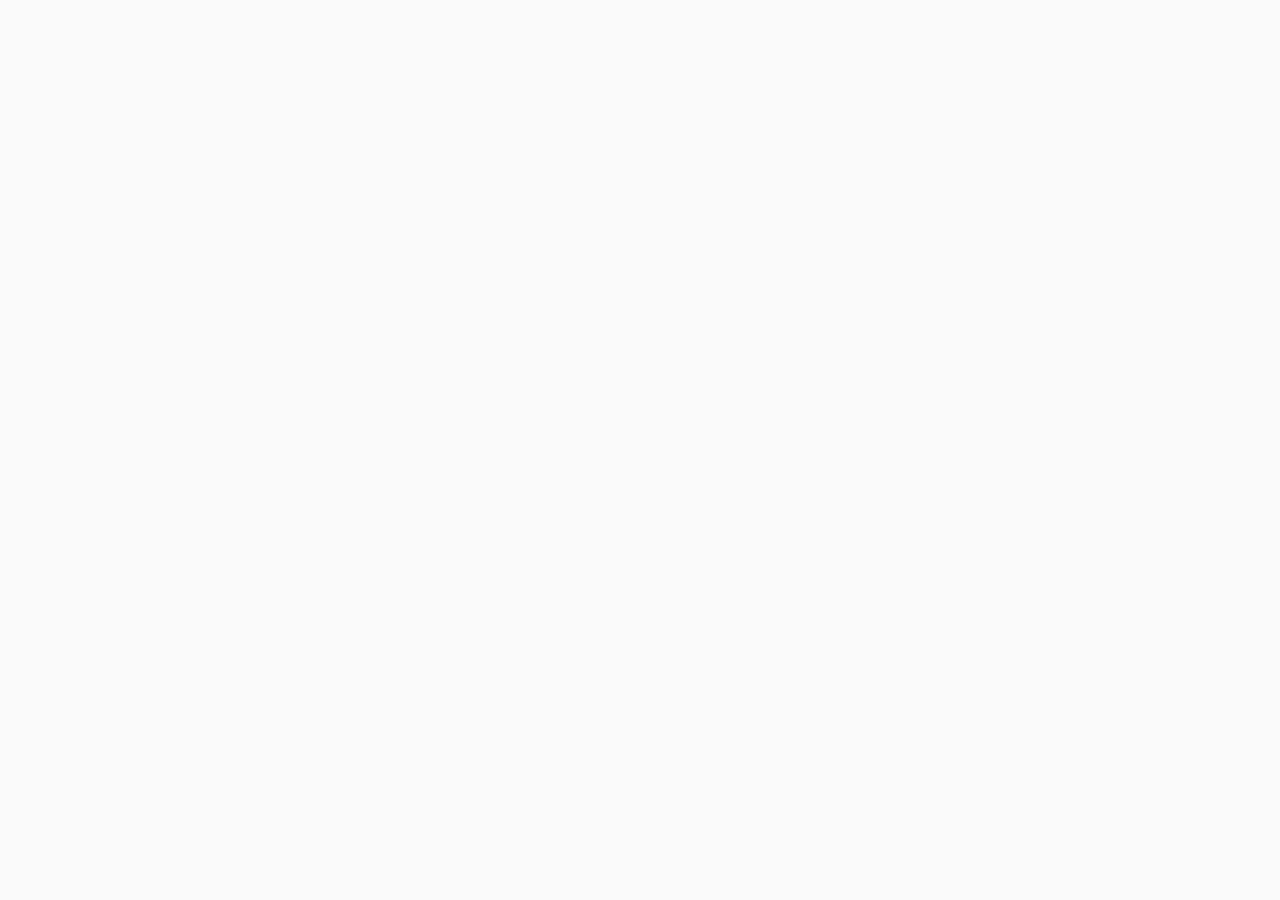
==== index.html @ 0e9d068e "feat: scaffolding" ====
<!DOCTYPE html>
<html lang="en">
<head>
  <meta charset="UTF-8">
  <meta name="viewport" content="width=device-width, initial-scale=1.0">
  <title>Fanie Fikri — Builder</title>
  <link rel="stylesheet" href="style.css">
  <!-- Google Fonts: Sora (display) + DM Sans (body) -->
  <link rel="preconnect" href="https://fonts.googleapis.com">
  <link rel="preconnect" href="https://fonts.gstatic.com" crossorigin>
  <link href="https://fonts.googleapis.com/css2?family=Sora:wght@400;600;700&family=DM+Sans:ital,opsz,wght@0,9..40,400;0,9..40,500;0,9..40,600;1,9..40,400&display=swap" rel="stylesheet">
</head>
<body>

  <!-- Hero section -->
  <section id="hero"></section>

  <!-- About section -->
  <section id="about"></section>

  <!-- Projects section -->
  <section id="projects"></section>

  <!-- Now section -->
  <section id="now"></section>

  <!-- Contact section -->
  <section id="contact"></section>

</body>
</html>
---- style.css ----
/* ============================================================
   CSS RESET
   ============================================================ */
*, *::before, *::after {
  box-sizing: border-box;
  margin: 0;
  padding: 0;
}

/* ============================================================
   DESIGN TOKENS
   ============================================================ */
:root {
  /* Colors */
  --color-bg: #FAFAFA;
  --color-bg-card: #FFFFFF;
  --color-text: #1A1A1A;
  --color-text-muted: #6B7280;
  --color-text-light: #9CA3AF;
  --color-accent-purple: #7F77DD;
  --color-accent-teal: #1D9E75;
  --color-accent-gradient: linear-gradient(135deg, #AFA9EC, #5DCAA5);

  /* Tag colors */
  --color-tag-fintech-bg: #EEEDFE;
  --color-tag-fintech-text: #534AB7;
  --color-tag-ai-bg: #E1F5EE;
  --color-tag-ai-text: #0F6E56;
  --color-tag-vibe-bg: #FAEEDA;
  --color-tag-vibe-text: #854F0B;

  /* Badge colors */
  --color-badge-live-bg: #E1F5EE;
  --color-badge-live-text: #0F6E56;
  --color-badge-building-bg: #FAEEDA;
  --color-badge-building-text: #854F0B;
  --color-badge-soon-bg: #F1EFE8;
  --color-badge-soon-text: #5F5E5A;

  /* Typography */
  --font-display: "Sora", sans-serif;
  --font-body: "DM Sans", sans-serif;
  --font-mono: "JetBrains Mono", "Fira Code", monospace;

  /* Layout */
  --max-width: 640px;
  --spacing-section: 4rem;
}

/* ============================================================
   BASE
   ============================================================ */
body {
  background: var(--color-bg);
  font-family: var(--font-body);
  color: var(--color-text);
  line-height: 1.7;
  font-size: 16px;
}

/* ============================================================
   LAYOUT
   ============================================================ */
.container {
  max-width: var(--max-width);
  margin: 0 auto;
  padding: 0 1.5rem;
}

/* Section spacing */
section {
  padding: var(--spacing-section) 0;
}
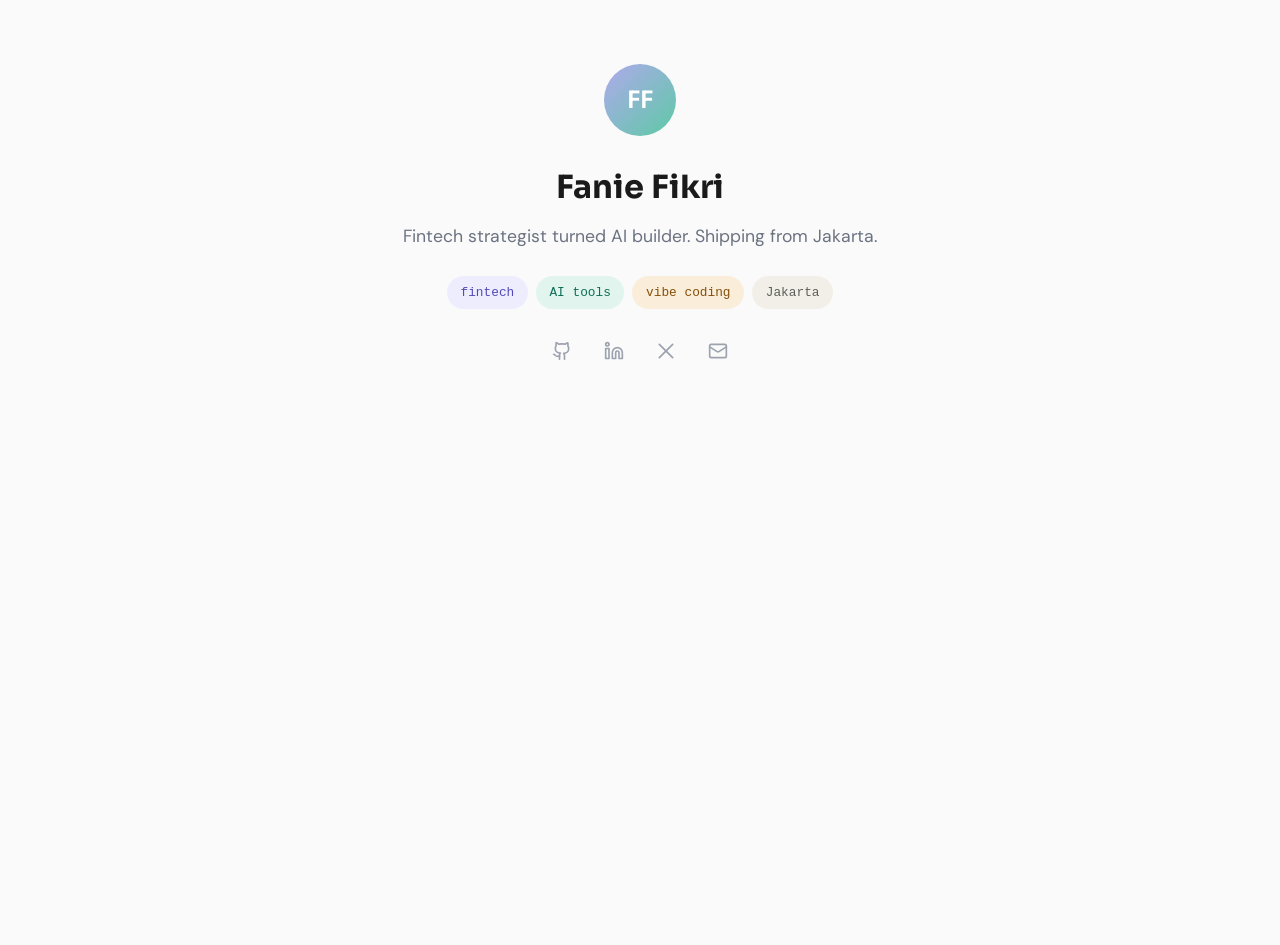
==== commit c362f393: "feat: hero section" ====
--- a/index.html
+++ b/index.html
@@ -13,7 +13,61 @@
 <body>
 
   <!-- Hero section -->
-  <section id="hero"></section>
+  <section id="hero">
+    <div class="container hero-container">
+
+      <!-- Initials avatar -->
+      <div class="avatar">FF</div>
+
+      <!-- Name -->
+      <h1 class="hero-name">Fanie Fikri</h1>
+
+      <!-- One-liner -->
+      <p class="hero-oneliner">Fintech strategist turned AI builder. Shipping from Jakarta.</p>
+
+      <!-- Tag pills -->
+      <div class="hero-tags">
+        <span class="tag tag-fintech">fintech</span>
+        <span class="tag tag-ai">AI tools</span>
+        <span class="tag tag-vibe">vibe coding</span>
+        <span class="tag tag-jakarta">Jakarta</span>
+      </div>
+
+      <!-- Social links -->
+      <div class="hero-social">
+        <!-- GitHub -->
+        <a href="https://github.com/faniefikri" target="_blank" rel="noopener" aria-label="GitHub">
+          <svg xmlns="http://www.w3.org/2000/svg" width="20" height="20" viewBox="0 0 24 24" fill="none" stroke="currentColor" stroke-width="2" stroke-linecap="round" stroke-linejoin="round">
+            <path d="M15 22v-4a4.8 4.8 0 0 0-1-3.2c3 0 6-2 6-5.5.08-1.25-.27-2.48-1-3.5.28-1.15.28-2.35 0-3.5 0 0-1 0-3 1.5-2.64-.5-5.36-.5-8 0C6 2 5 2 5 2c-.3 1.15-.3 2.35 0 3.5A5.4 5.4 0 0 0 4 9c0 3.5 3 5.5 6 5.5-.39.49-.68 1.05-.85 1.65S9 17.44 9 18v4"/>
+            <path d="M9 18c-4.51 2-5-2-7-2"/>
+          </svg>
+        </a>
+        <!-- LinkedIn -->
+        <a href="https://linkedin.com/in/faniefikri" target="_blank" rel="noopener" aria-label="LinkedIn">
+          <svg xmlns="http://www.w3.org/2000/svg" width="20" height="20" viewBox="0 0 24 24" fill="none" stroke="currentColor" stroke-width="2" stroke-linecap="round" stroke-linejoin="round">
+            <path d="M16 8a6 6 0 0 1 6 6v7h-4v-7a2 2 0 0 0-2-2 2 2 0 0 0-2 2v7h-4v-7a6 6 0 0 1 6-6z"/>
+            <rect width="4" height="12" x="2" y="9"/>
+            <circle cx="4" cy="4" r="2"/>
+          </svg>
+        </a>
+        <!-- X / Twitter -->
+        <a href="https://x.com/faniefikri" target="_blank" rel="noopener" aria-label="X (Twitter)">
+          <svg xmlns="http://www.w3.org/2000/svg" width="20" height="20" viewBox="0 0 24 24" fill="none" stroke="currentColor" stroke-width="2" stroke-linecap="round" stroke-linejoin="round">
+            <path d="M4 4l16 16"/>
+            <path d="M4 20L20 4"/>
+          </svg>
+        </a>
+        <!-- Email -->
+        <a href="mailto:fanie@faniefikri.com" target="_blank" rel="noopener" aria-label="Email">
+          <svg xmlns="http://www.w3.org/2000/svg" width="20" height="20" viewBox="0 0 24 24" fill="none" stroke="currentColor" stroke-width="2" stroke-linecap="round" stroke-linejoin="round">
+            <rect width="20" height="16" x="2" y="4" rx="2"/>
+            <path d="m22 7-8.97 5.7a1.94 1.94 0 0 1-2.06 0L2 7"/>
+          </svg>
+        </a>
+      </div>
+
+    </div>
+  </section>
 
   <!-- About section -->
   <section id="about"></section>
--- a/style.css
+++ b/style.css
@@ -70,4 +70,104 @@
 /* Section spacing */
 section {
   padding: var(--spacing-section) 0;
+}
+
+/* ============================================================
+   HERO
+   ============================================================ */
+.hero-container {
+  display: flex;
+  flex-direction: column;
+  align-items: center;
+  text-align: center;
+}
+
+/* Avatar */
+.avatar {
+  width: 72px;
+  height: 72px;
+  border-radius: 50%;
+  background: var(--color-accent-gradient);
+  display: flex;
+  align-items: center;
+  justify-content: center;
+  color: #FFFFFF;
+  font-weight: 600;
+  font-size: 24px;
+  font-family: var(--font-display);
+  margin-bottom: 1.5rem;
+}
+
+/* Name */
+.hero-name {
+  font-family: var(--font-display);
+  font-size: 2rem;
+  font-weight: 700;
+  color: var(--color-text);
+  margin-bottom: 0.5rem;
+}
+
+/* One-liner */
+.hero-oneliner {
+  color: var(--color-text-muted);
+  font-size: 1.1rem;
+  margin-bottom: 1.5rem;
+}
+
+/* Tag pills */
+.hero-tags {
+  display: flex;
+  flex-wrap: wrap;
+  justify-content: center;
+  gap: 0.5rem;
+  margin-bottom: 1.5rem;
+}
+
+.tag {
+  font-family: var(--font-mono);
+  font-size: 0.8rem;
+  padding: 0.35rem 0.85rem;
+  border-radius: 100px;
+}
+
+.tag-fintech {
+  background: var(--color-tag-fintech-bg);
+  color: var(--color-tag-fintech-text);
+}
+
+.tag-ai {
+  background: var(--color-tag-ai-bg);
+  color: var(--color-tag-ai-text);
+}
+
+.tag-vibe {
+  background: var(--color-tag-vibe-bg);
+  color: var(--color-tag-vibe-text);
+}
+
+.tag-jakarta {
+  background: var(--color-badge-soon-bg);
+  color: var(--color-badge-soon-text);
+}
+
+/* Social links */
+.hero-social {
+  display: flex;
+  align-items: center;
+  justify-content: center;
+  gap: 1rem;
+}
+
+.hero-social a {
+  display: flex;
+  align-items: center;
+  justify-content: center;
+  color: var(--color-text-light);
+  text-decoration: none;
+  transition: color 0.15s ease;
+  padding: 0.5rem;
+}
+
+.hero-social a:hover {
+  color: var(--color-text);
 }
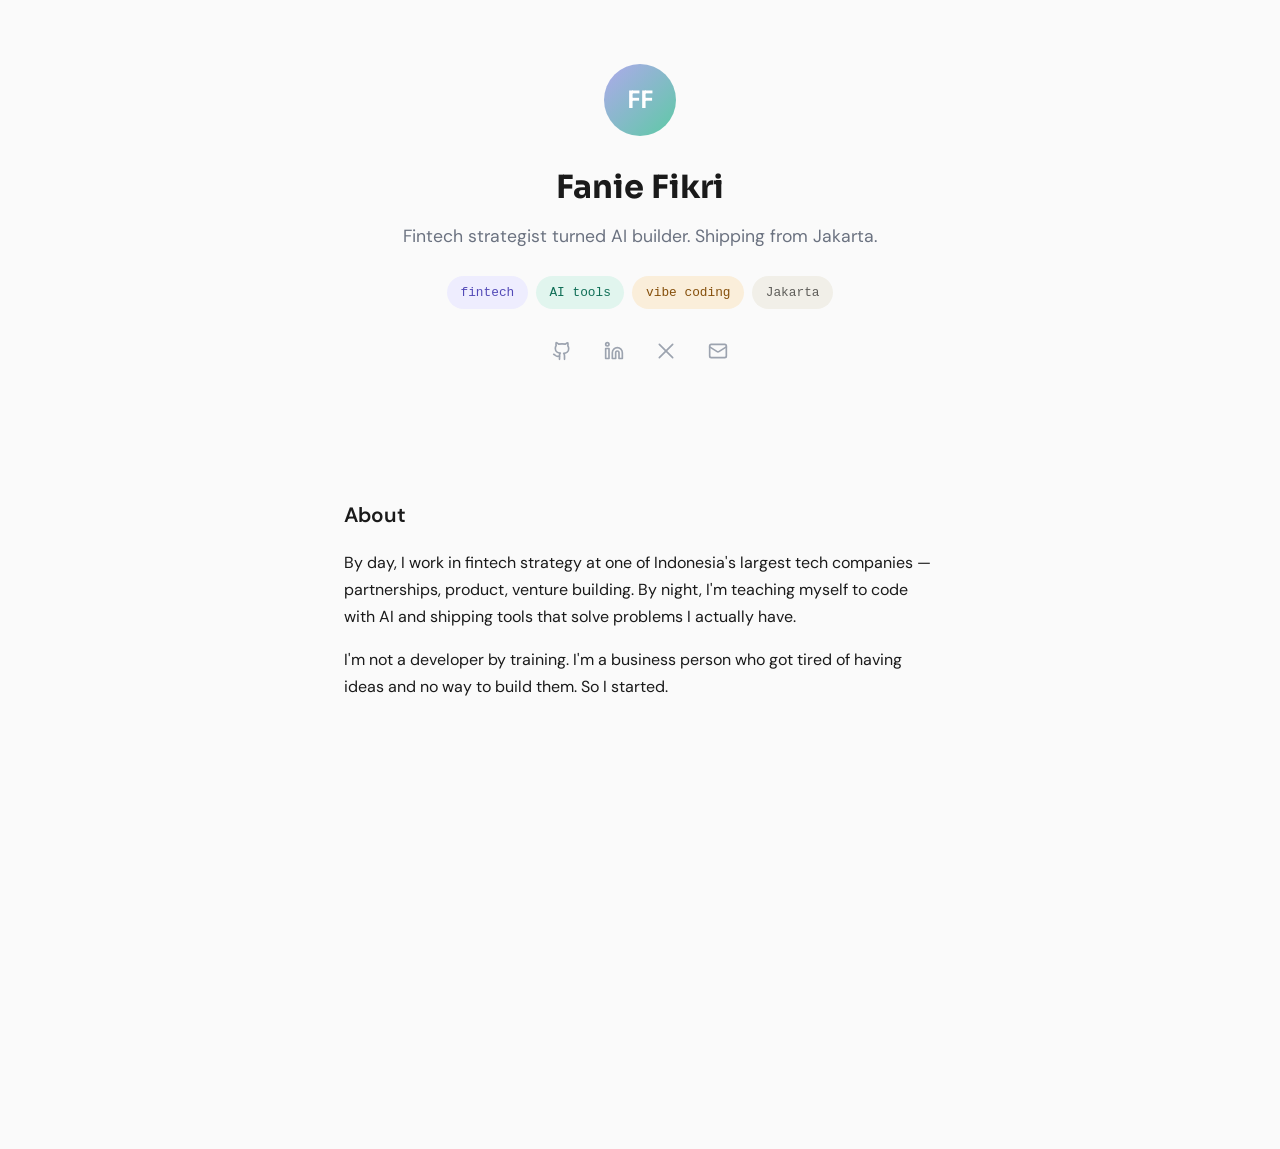
==== commit 216b5342: "feat: about section" ====
--- a/index.html
+++ b/index.html
@@ -70,7 +70,13 @@
   </section>
 
   <!-- About section -->
-  <section id="about"></section>
+  <section id="about">
+    <div class="container">
+      <h2 class="section-heading">About</h2>
+      <p>By day, I work in fintech strategy at one of Indonesia's largest tech companies — partnerships, product, venture building. By night, I'm teaching myself to code with AI and shipping tools that solve problems I actually have.</p>
+      <p>I'm not a developer by training. I'm a business person who got tired of having ideas and no way to build them. So I started.</p>
+    </div>
+  </section>
 
   <!-- Projects section -->
   <section id="projects"></section>
--- a/style.css
+++ b/style.css
@@ -170,4 +170,24 @@
 
 .hero-social a:hover {
   color: var(--color-text);
+}
+
+/* ============================================================
+   ABOUT
+   ============================================================ */
+.section-heading {
+  font-size: 1.3rem;
+  font-weight: 600;
+  margin-bottom: 1rem;
+}
+
+#about p {
+  font-size: 1rem;
+  color: var(--color-text);
+  line-height: 1.7;
+  margin-bottom: 1rem;
+}
+
+#about p:last-child {
+  margin-bottom: 0;
 }
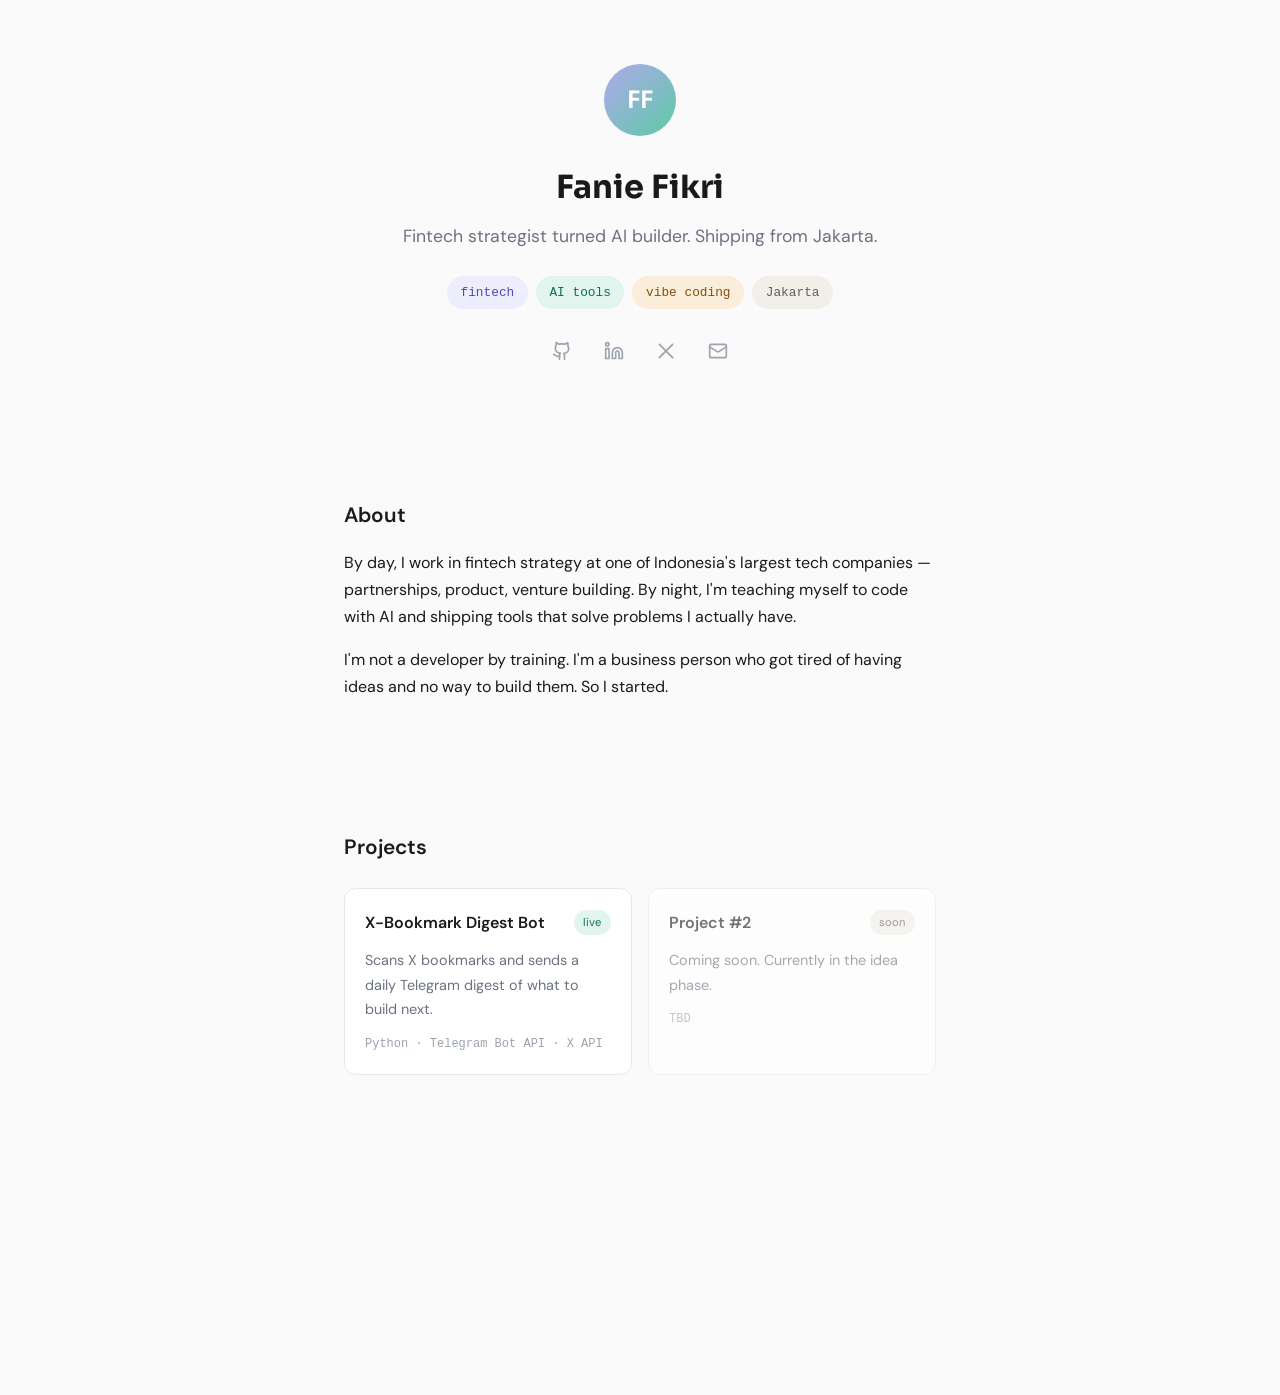
==== commit a78a96c8: "feat: projects section with cards" ====
--- a/index.html
+++ b/index.html
@@ -79,7 +79,35 @@
   </section>
 
   <!-- Projects section -->
-  <section id="projects"></section>
+  <section id="projects">
+    <div class="container">
+      <h2 class="section-heading">Projects</h2>
+
+      <div class="projects-grid">
+
+        <!-- Card 1: X-Bookmark Digest Bot (live) -->
+        <a class="card" href="https://github.com/faniefikri" target="_blank" rel="noopener">
+          <div class="card-top">
+            <h3 class="card-name">X-Bookmark Digest Bot</h3>
+            <span class="badge badge-live">live</span>
+          </div>
+          <p class="card-description">Scans X bookmarks and sends a daily Telegram digest of what to build next.</p>
+          <p class="card-tech">Python · Telegram Bot API · X API</p>
+        </a>
+
+        <!-- Card 2: Placeholder (soon) -->
+        <div class="card card-soon">
+          <div class="card-top">
+            <h3 class="card-name">Project #2</h3>
+            <span class="badge badge-soon">soon</span>
+          </div>
+          <p class="card-description">Coming soon. Currently in the idea phase.</p>
+          <p class="card-tech">TBD</p>
+        </div>
+
+      </div>
+    </div>
+  </section>
 
   <!-- Now section -->
   <section id="now"></section>
--- a/style.css
+++ b/style.css
@@ -190,4 +190,84 @@
 
 #about p:last-child {
   margin-bottom: 0;
+}
+
+/* ============================================================
+   PROJECTS
+   ============================================================ */
+#projects .section-heading {
+  margin-bottom: 1.5rem;
+}
+
+.projects-grid {
+  display: grid;
+  grid-template-columns: 1fr 1fr;
+  gap: 1rem;
+}
+
+.card {
+  background: var(--color-bg-card);
+  border: 1px solid #E5E7EB;
+  border-radius: 12px;
+  padding: 1.25rem;
+  text-decoration: none;
+  color: inherit;
+  display: block;
+  transition: border-color 0.15s ease;
+}
+
+.card:hover {
+  border-color: #D1D5DB;
+}
+
+.card-soon {
+  opacity: 0.6;
+}
+
+.card-top {
+  display: flex;
+  align-items: center;
+  justify-content: space-between;
+  gap: 0.5rem;
+}
+
+.card-name {
+  font-size: 1rem;
+  font-weight: 600;
+  color: var(--color-text);
+}
+
+.badge {
+  font-size: 0.7rem;
+  padding: 0.2rem 0.6rem;
+  border-radius: 100px;
+  white-space: nowrap;
+  flex-shrink: 0;
+}
+
+.badge-live {
+  background: var(--color-badge-live-bg);
+  color: var(--color-badge-live-text);
+}
+
+.badge-building {
+  background: var(--color-badge-building-bg);
+  color: var(--color-badge-building-text);
+}
+
+.badge-soon {
+  background: var(--color-badge-soon-bg);
+  color: var(--color-badge-soon-text);
+}
+
+.card-description {
+  font-size: 0.9rem;
+  color: var(--color-text-muted);
+  margin: 0.75rem 0;
+}
+
+.card-tech {
+  font-family: var(--font-mono);
+  font-size: 0.75rem;
+  color: var(--color-text-light);
 }
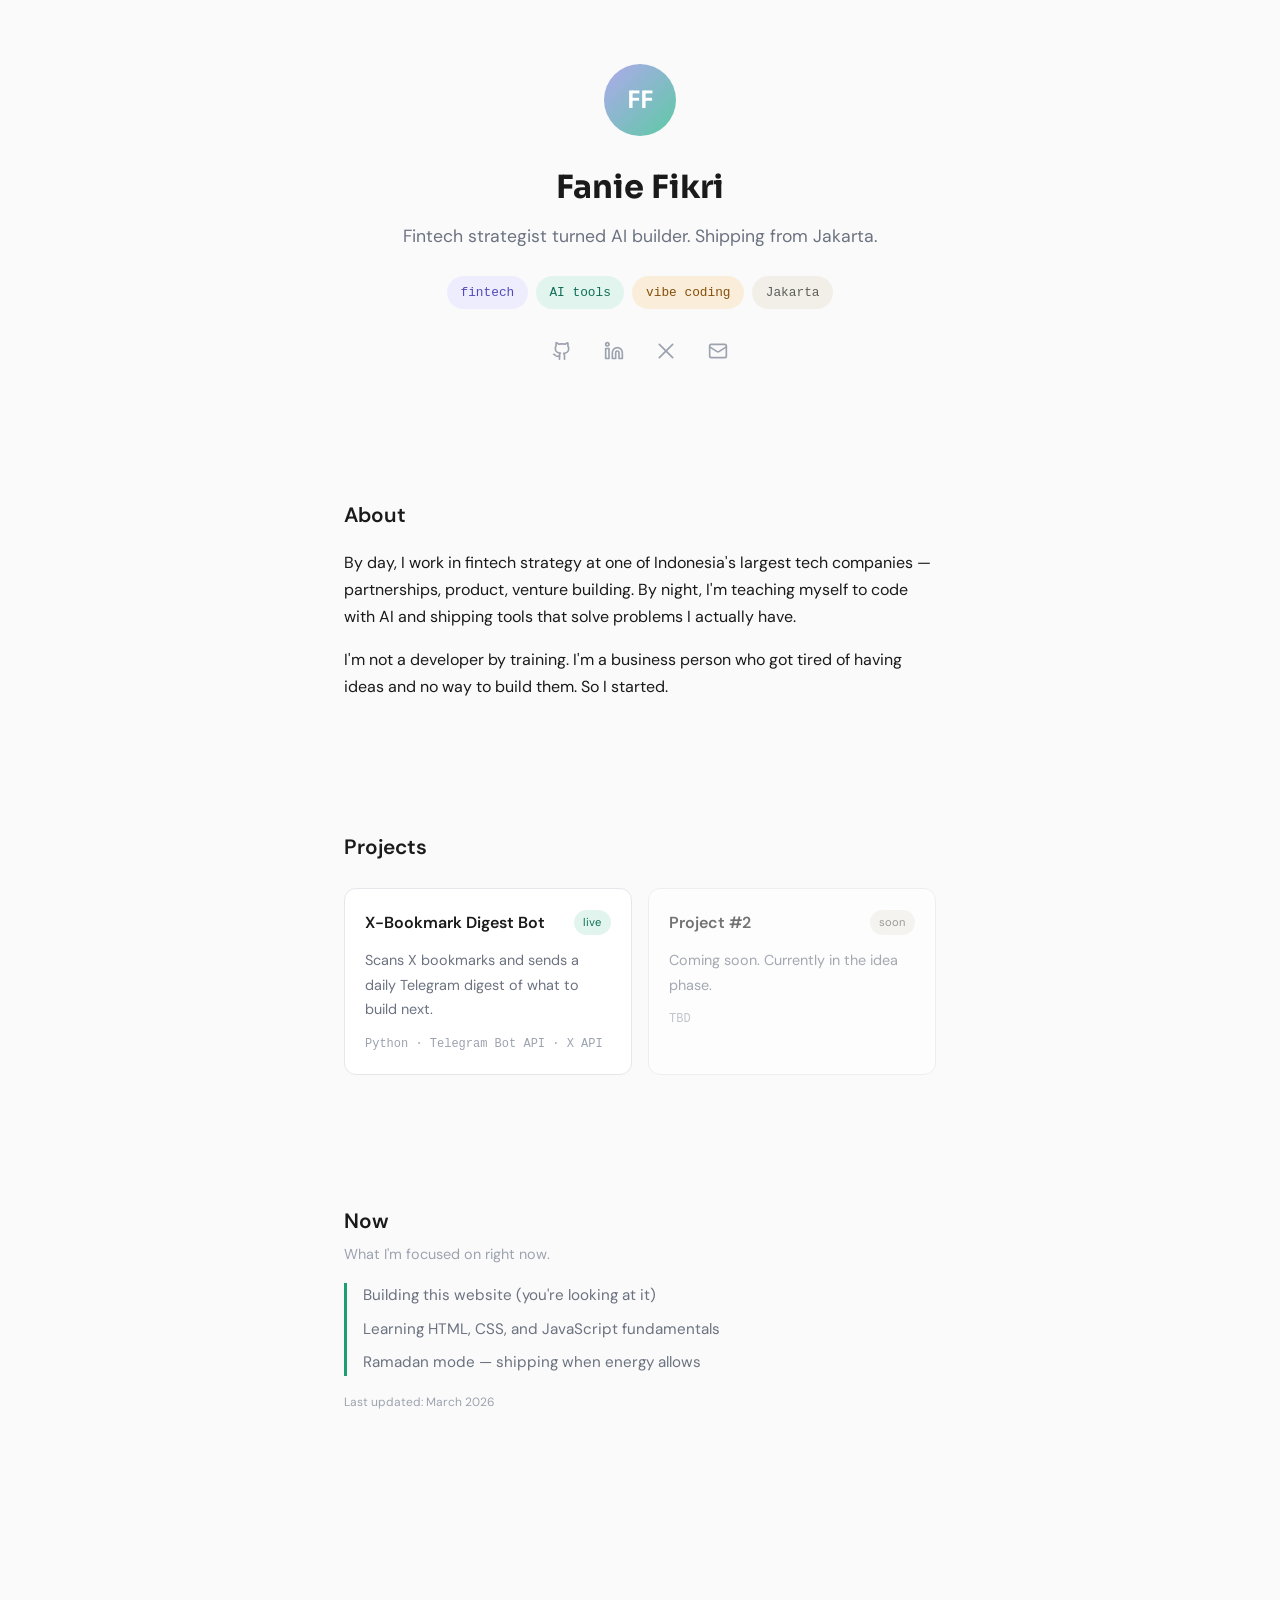
==== commit e1340257: "feat: now section" ====
--- a/index.html
+++ b/index.html
@@ -110,7 +110,18 @@
   </section>
 
   <!-- Now section -->
-  <section id="now"></section>
+  <section id="now">
+    <div class="container">
+      <h2 class="section-heading now-heading">Now</h2>
+      <p class="now-subheading">What I'm focused on right now.</p>
+      <ul class="now-list">
+        <li>Building this website (you're looking at it)</li>
+        <li>Learning HTML, CSS, and JavaScript fundamentals</li>
+        <li>Ramadan mode — shipping when energy allows</li>
+      </ul>
+      <p class="now-updated">Last updated: March 2026</p>
+    </div>
+  </section>
 
   <!-- Contact section -->
   <section id="contact"></section>
--- a/style.css
+++ b/style.css
@@ -270,4 +270,40 @@
   font-family: var(--font-mono);
   font-size: 0.75rem;
   color: var(--color-text-light);
+}
+
+/* ============================================================
+   NOW
+   ============================================================ */
+.now-heading {
+  margin-bottom: 0.25rem;
+}
+
+.now-subheading {
+  font-size: 0.9rem;
+  color: var(--color-text-light);
+  margin-bottom: 1rem;
+}
+
+.now-list {
+  list-style: none;
+  border-left: 3px solid var(--color-accent-teal);
+  padding-left: 1rem;
+}
+
+.now-list li {
+  font-size: 0.95rem;
+  color: var(--color-text-muted);
+  line-height: 1.7;
+  margin-bottom: 0.5rem;
+}
+
+.now-list li:last-child {
+  margin-bottom: 0;
+}
+
+.now-updated {
+  font-size: 0.75rem;
+  color: var(--color-text-light);
+  margin-top: 1rem;
 }
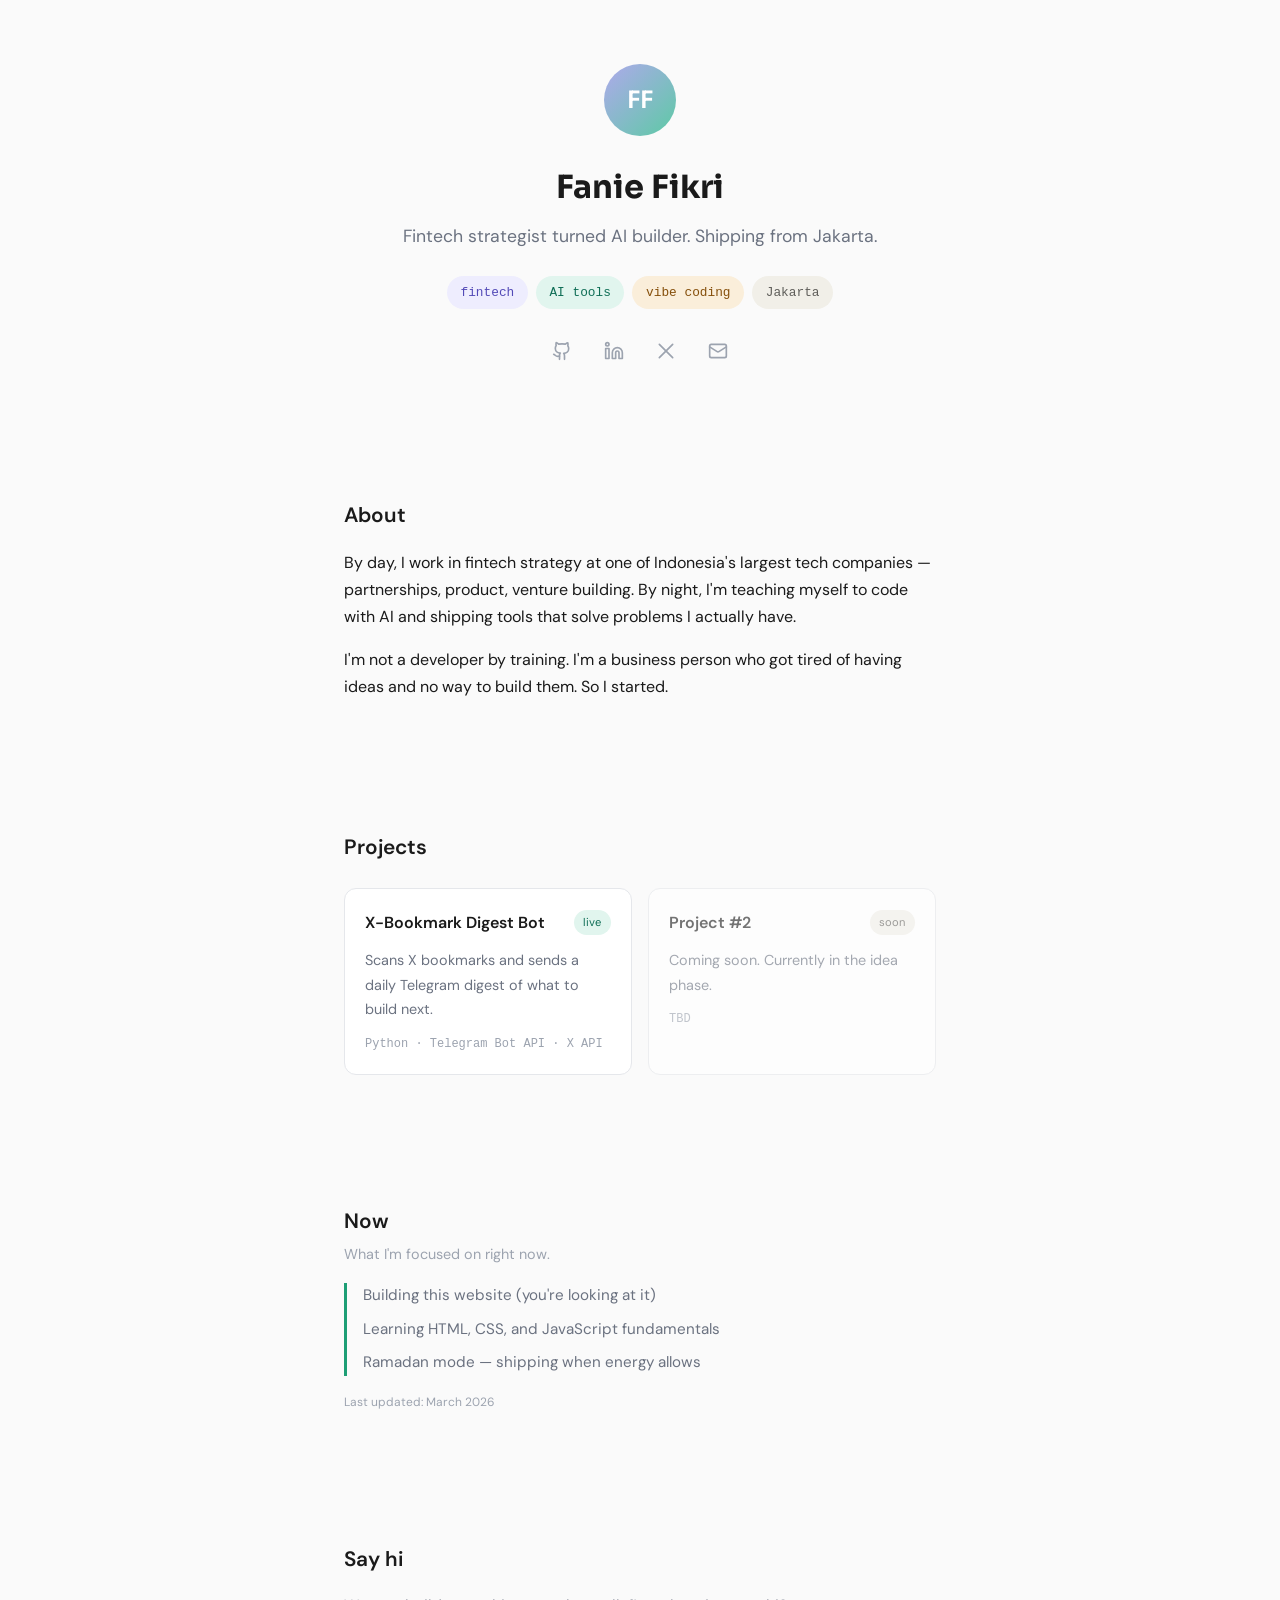
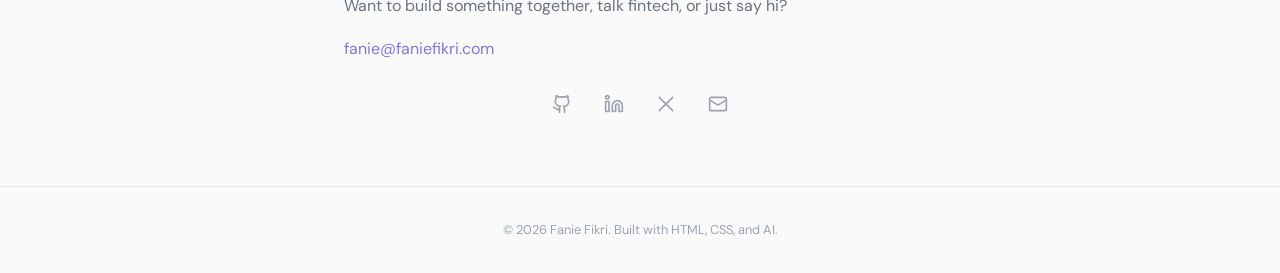
==== commit 8089d82a: "feat: contact and footer" ====
--- a/index.html
+++ b/index.html
@@ -124,7 +124,53 @@
   </section>
 
   <!-- Contact section -->
-  <section id="contact"></section>
+  <section id="contact">
+    <div class="container">
+      <h2 class="section-heading">Say hi</h2>
+      <p class="contact-text">Want to build something together, talk fintech, or just say hi?</p>
+      <a class="contact-email" href="mailto:fanie@faniefikri.com">fanie@faniefikri.com</a>
+
+      <!-- Social links (same as hero) -->
+      <div class="hero-social contact-social">
+        <!-- GitHub -->
+        <a href="https://github.com/faniefikri" target="_blank" rel="noopener" aria-label="GitHub">
+          <svg xmlns="http://www.w3.org/2000/svg" width="20" height="20" viewBox="0 0 24 24" fill="none" stroke="currentColor" stroke-width="2" stroke-linecap="round" stroke-linejoin="round">
+            <path d="M15 22v-4a4.8 4.8 0 0 0-1-3.2c3 0 6-2 6-5.5.08-1.25-.27-2.48-1-3.5.28-1.15.28-2.35 0-3.5 0 0-1 0-3 1.5-2.64-.5-5.36-.5-8 0C6 2 5 2 5 2c-.3 1.15-.3 2.35 0 3.5A5.4 5.4 0 0 0 4 9c0 3.5 3 5.5 6 5.5-.39.49-.68 1.05-.85 1.65S9 17.44 9 18v4"/>
+            <path d="M9 18c-4.51 2-5-2-7-2"/>
+          </svg>
+        </a>
+        <!-- LinkedIn -->
+        <a href="https://linkedin.com/in/faniefikri" target="_blank" rel="noopener" aria-label="LinkedIn">
+          <svg xmlns="http://www.w3.org/2000/svg" width="20" height="20" viewBox="0 0 24 24" fill="none" stroke="currentColor" stroke-width="2" stroke-linecap="round" stroke-linejoin="round">
+            <path d="M16 8a6 6 0 0 1 6 6v7h-4v-7a2 2 0 0 0-2-2 2 2 0 0 0-2 2v7h-4v-7a6 6 0 0 1 6-6z"/>
+            <rect width="4" height="12" x="2" y="9"/>
+            <circle cx="4" cy="4" r="2"/>
+          </svg>
+        </a>
+        <!-- X / Twitter -->
+        <a href="https://x.com/faniefikri" target="_blank" rel="noopener" aria-label="X (Twitter)">
+          <svg xmlns="http://www.w3.org/2000/svg" width="20" height="20" viewBox="0 0 24 24" fill="none" stroke="currentColor" stroke-width="2" stroke-linecap="round" stroke-linejoin="round">
+            <path d="M4 4l16 16"/>
+            <path d="M4 20L20 4"/>
+          </svg>
+        </a>
+        <!-- Email -->
+        <a href="mailto:fanie@faniefikri.com" target="_blank" rel="noopener" aria-label="Email">
+          <svg xmlns="http://www.w3.org/2000/svg" width="20" height="20" viewBox="0 0 24 24" fill="none" stroke="currentColor" stroke-width="2" stroke-linecap="round" stroke-linejoin="round">
+            <rect width="20" height="16" x="2" y="4" rx="2"/>
+            <path d="m22 7-8.97 5.7a1.94 1.94 0 0 1-2.06 0L2 7"/>
+          </svg>
+        </a>
+      </div>
+    </div>
+  </section>
+
+  <!-- Footer -->
+  <footer>
+    <div class="container">
+      <p>© 2026 Fanie Fikri. Built with HTML, CSS, and AI.</p>
+    </div>
+  </footer>
 
 </body>
 </html>
--- a/style.css
+++ b/style.css
@@ -306,4 +306,41 @@
   font-size: 0.75rem;
   color: var(--color-text-light);
   margin-top: 1rem;
+}
+
+/* ============================================================
+   CONTACT
+   ============================================================ */
+.contact-text {
+  font-size: 1rem;
+  color: var(--color-text-muted);
+  margin-bottom: 1rem;
+}
+
+.contact-email {
+  color: var(--color-accent-purple);
+  text-decoration: none;
+  font-size: 1rem;
+}
+
+.contact-email:hover {
+  text-decoration: underline;
+}
+
+.contact-social {
+  margin-top: 1.5rem;
+}
+
+/* ============================================================
+   FOOTER
+   ============================================================ */
+footer {
+  border-top: 1px solid #E5E7EB;
+  padding: 2rem 0;
+  text-align: center;
+}
+
+footer p {
+  font-size: 0.8rem;
+  color: var(--color-text-light);
 }
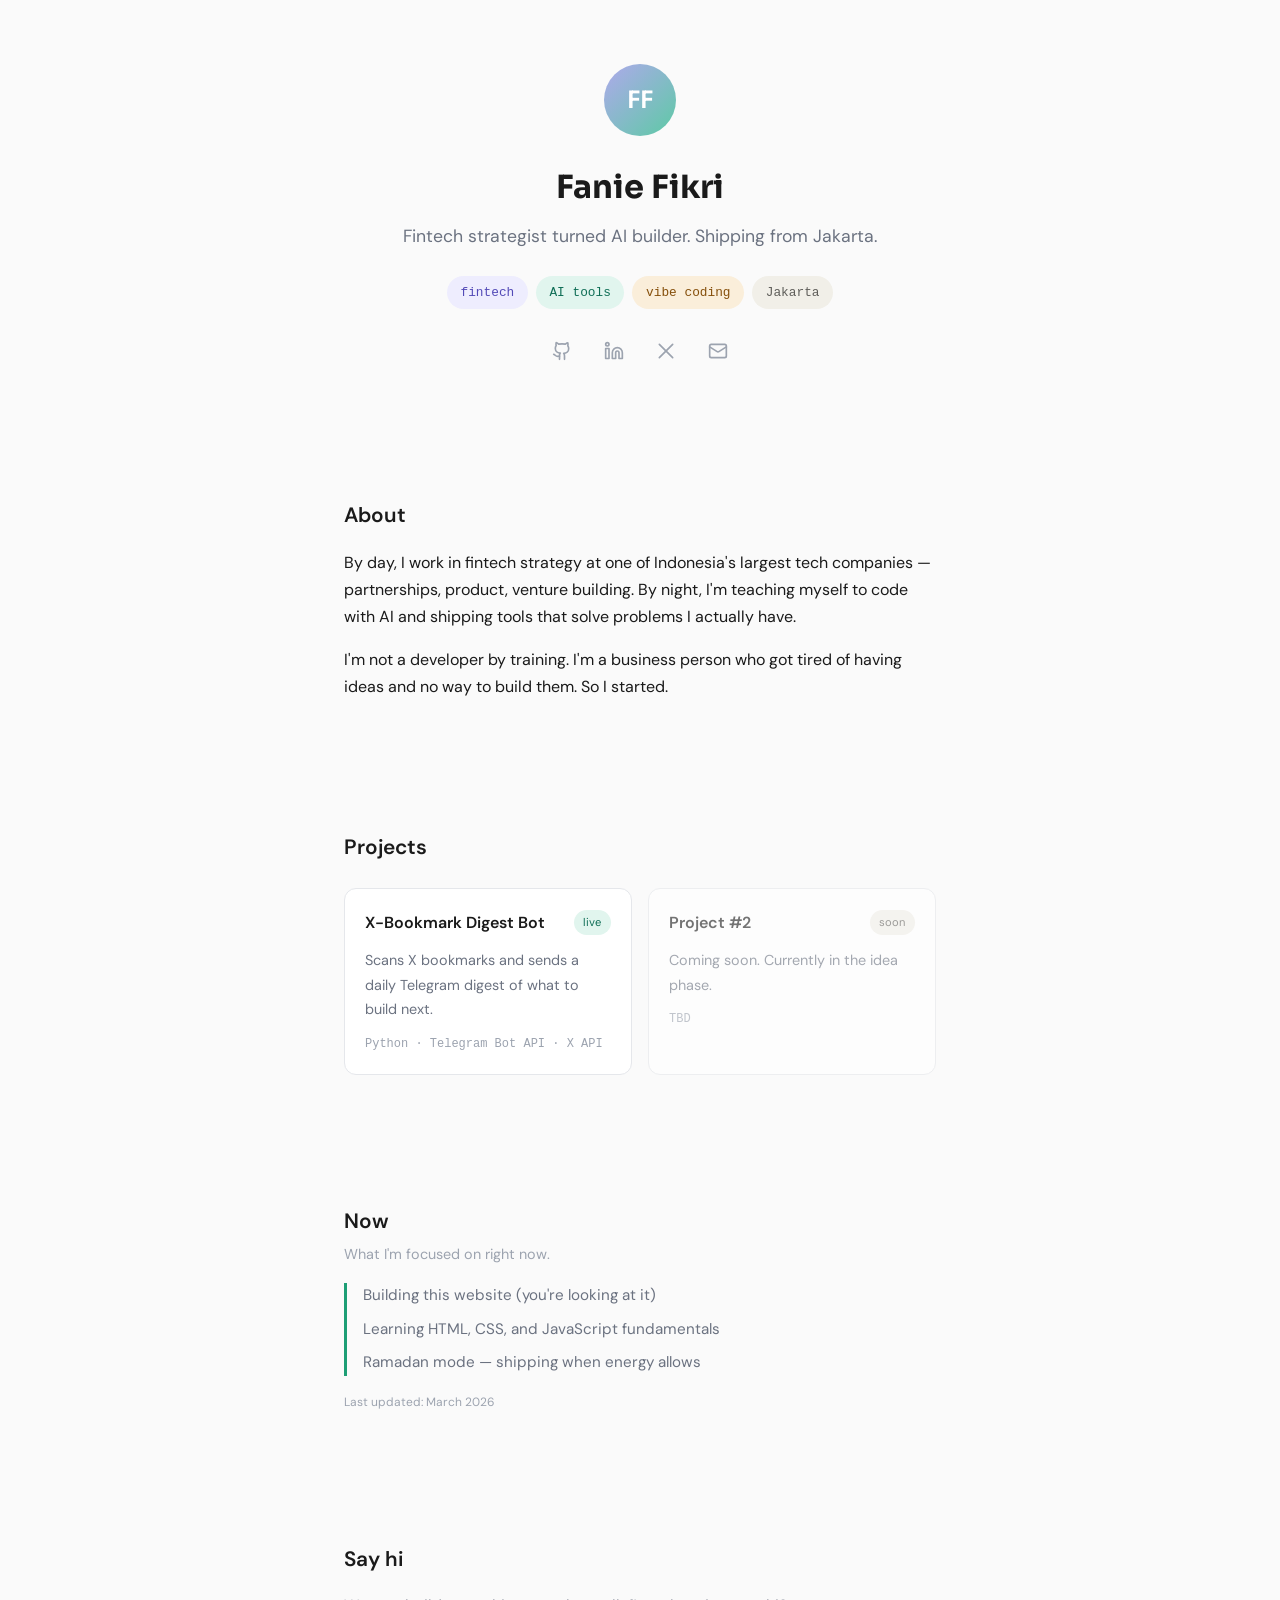
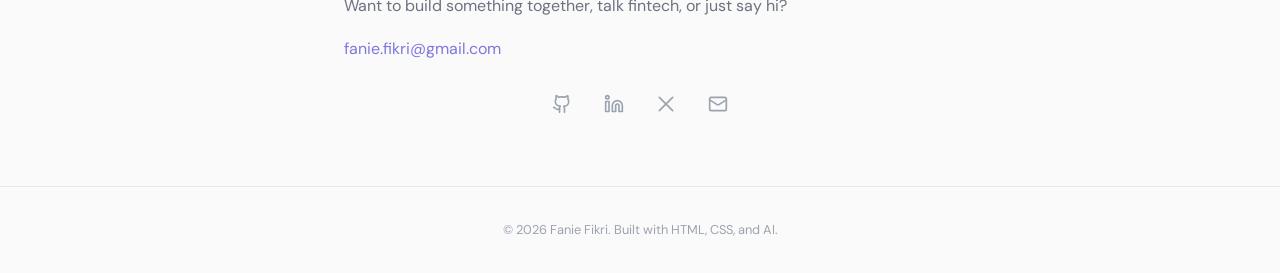
==== commit d9e81c44: "fix: update email, X handle, and project repo link" ====
--- a/index.html
+++ b/index.html
@@ -4,6 +4,27 @@
   <meta charset="UTF-8">
   <meta name="viewport" content="width=device-width, initial-scale=1.0">
   <title>Fanie Fikri — Builder</title>
+
+  <!-- Primary meta -->
+  <meta name="description" content="Fanie Fikri — Fintech strategist turned AI builder. Shipping tools from Jakarta.">
+  <meta name="author" content="Fanie Fikri">
+
+  <!-- Open Graph -->
+  <meta property="og:title" content="Fanie Fikri — Builder">
+  <meta property="og:description" content="Fintech strategist turned AI builder. Shipping from Jakarta.">
+  <meta property="og:type" content="website">
+  <meta property="og:url" content="https://faniefikri.com">
+  <meta property="og:image" content="https://faniefikri.com/assets/og-image.png">
+
+  <!-- Twitter Card -->
+  <meta name="twitter:card" content="summary_large_image">
+  <meta name="twitter:title" content="Fanie Fikri — Builder">
+  <meta name="twitter:description" content="Fintech strategist turned AI builder. Shipping from Jakarta.">
+  <meta name="twitter:image" content="https://faniefikri.com/assets/og-image.png">
+
+  <!-- Favicon (SVG, inline data URI) -->
+  <link rel="icon" type="image/svg+xml" href="data:image/svg+xml,%3Csvg xmlns='http://www.w3.org/2000/svg' viewBox='0 0 32 32'%3E%3Cdefs%3E%3ClinearGradient id='g' x1='0%25' y1='0%25' x2='100%25' y2='100%25'%3E%3Cstop offset='0%25' stop-color='%23AFA9EC'/%3E%3Cstop offset='100%25' stop-color='%235DCAA5'/%3E%3C/linearGradient%3E%3C/defs%3E%3Crect width='32' height='32' rx='8' fill='url(%23g)'/%3E%3Ctext x='16' y='21' font-family='sans-serif' font-size='13' font-weight='600' fill='white' text-anchor='middle'%3EFF%3C/text%3E%3C/svg%3E">
+
   <link rel="stylesheet" href="style.css">
   <!-- Google Fonts: Sora (display) + DM Sans (body) -->
   <link rel="preconnect" href="https://fonts.googleapis.com">
@@ -51,14 +72,14 @@
           </svg>
         </a>
         <!-- X / Twitter -->
-        <a href="https://x.com/faniefikri" target="_blank" rel="noopener" aria-label="X (Twitter)">
+        <a href="https://x.com/faekri9449" target="_blank" rel="noopener" aria-label="X (Twitter)">
           <svg xmlns="http://www.w3.org/2000/svg" width="20" height="20" viewBox="0 0 24 24" fill="none" stroke="currentColor" stroke-width="2" stroke-linecap="round" stroke-linejoin="round">
             <path d="M4 4l16 16"/>
             <path d="M4 20L20 4"/>
           </svg>
         </a>
         <!-- Email -->
-        <a href="mailto:fanie@faniefikri.com" target="_blank" rel="noopener" aria-label="Email">
+        <a href="mailto:fanie.fikri@gmail.com" target="_blank" rel="noopener" aria-label="Email">
           <svg xmlns="http://www.w3.org/2000/svg" width="20" height="20" viewBox="0 0 24 24" fill="none" stroke="currentColor" stroke-width="2" stroke-linecap="round" stroke-linejoin="round">
             <rect width="20" height="16" x="2" y="4" rx="2"/>
             <path d="m22 7-8.97 5.7a1.94 1.94 0 0 1-2.06 0L2 7"/>
@@ -86,7 +107,7 @@
       <div class="projects-grid">
 
         <!-- Card 1: X-Bookmark Digest Bot (live) -->
-        <a class="card" href="https://github.com/faniefikri" target="_blank" rel="noopener">
+        <a class="card" href="https://github.com/faniefikri/x-bookmarks" target="_blank" rel="noopener">
           <div class="card-top">
             <h3 class="card-name">X-Bookmark Digest Bot</h3>
             <span class="badge badge-live">live</span>
@@ -128,7 +149,7 @@
     <div class="container">
       <h2 class="section-heading">Say hi</h2>
       <p class="contact-text">Want to build something together, talk fintech, or just say hi?</p>
-      <a class="contact-email" href="mailto:fanie@faniefikri.com">fanie@faniefikri.com</a>
+      <a class="contact-email" href="mailto:fanie.fikri@gmail.com">fanie.fikri@gmail.com</a>
 
       <!-- Social links (same as hero) -->
       <div class="hero-social contact-social">
@@ -148,14 +169,14 @@
           </svg>
         </a>
         <!-- X / Twitter -->
-        <a href="https://x.com/faniefikri" target="_blank" rel="noopener" aria-label="X (Twitter)">
+        <a href="https://x.com/faekri9449" target="_blank" rel="noopener" aria-label="X (Twitter)">
           <svg xmlns="http://www.w3.org/2000/svg" width="20" height="20" viewBox="0 0 24 24" fill="none" stroke="currentColor" stroke-width="2" stroke-linecap="round" stroke-linejoin="round">
             <path d="M4 4l16 16"/>
             <path d="M4 20L20 4"/>
           </svg>
         </a>
         <!-- Email -->
-        <a href="mailto:fanie@faniefikri.com" target="_blank" rel="noopener" aria-label="Email">
+        <a href="mailto:fanie.fikri@gmail.com" target="_blank" rel="noopener" aria-label="Email">
           <svg xmlns="http://www.w3.org/2000/svg" width="20" height="20" viewBox="0 0 24 24" fill="none" stroke="currentColor" stroke-width="2" stroke-linecap="round" stroke-linejoin="round">
             <rect width="20" height="16" x="2" y="4" rx="2"/>
             <path d="m22 7-8.97 5.7a1.94 1.94 0 0 1-2.06 0L2 7"/>
--- a/style.css
+++ b/style.css
@@ -343,4 +343,51 @@
 footer p {
   font-size: 0.8rem;
   color: var(--color-text-light);
+}
+
+/* ============================================================
+   RESPONSIVE — MOBILE (< 640px)
+   ============================================================ */
+@media (max-width: 639px) {
+  .container {
+    padding: 0 1.25rem;
+  }
+
+  .hero-name {
+    font-size: 1.6rem;
+  }
+
+  .projects-grid {
+    grid-template-columns: 1fr;
+  }
+
+  .hero-social {
+    gap: 0.5rem;
+  }
+
+  /* Ensure touch targets are at least 44px */
+  .hero-social a {
+    padding: 0.75rem;
+  }
+}
+
+/* ============================================================
+   RESPONSIVE — TABLET (640px - 1024px)
+   ============================================================ */
+@media (min-width: 640px) and (max-width: 1024px) {
+  .projects-grid {
+    grid-template-columns: 1fr 1fr;
+  }
+}
+
+/* ============================================================
+   RESPONSIVE — GENERAL SAFETY
+   ============================================================ */
+img {
+  max-width: 100%;
+  height: auto;
+}
+
+body {
+  overflow-x: hidden;
 }
